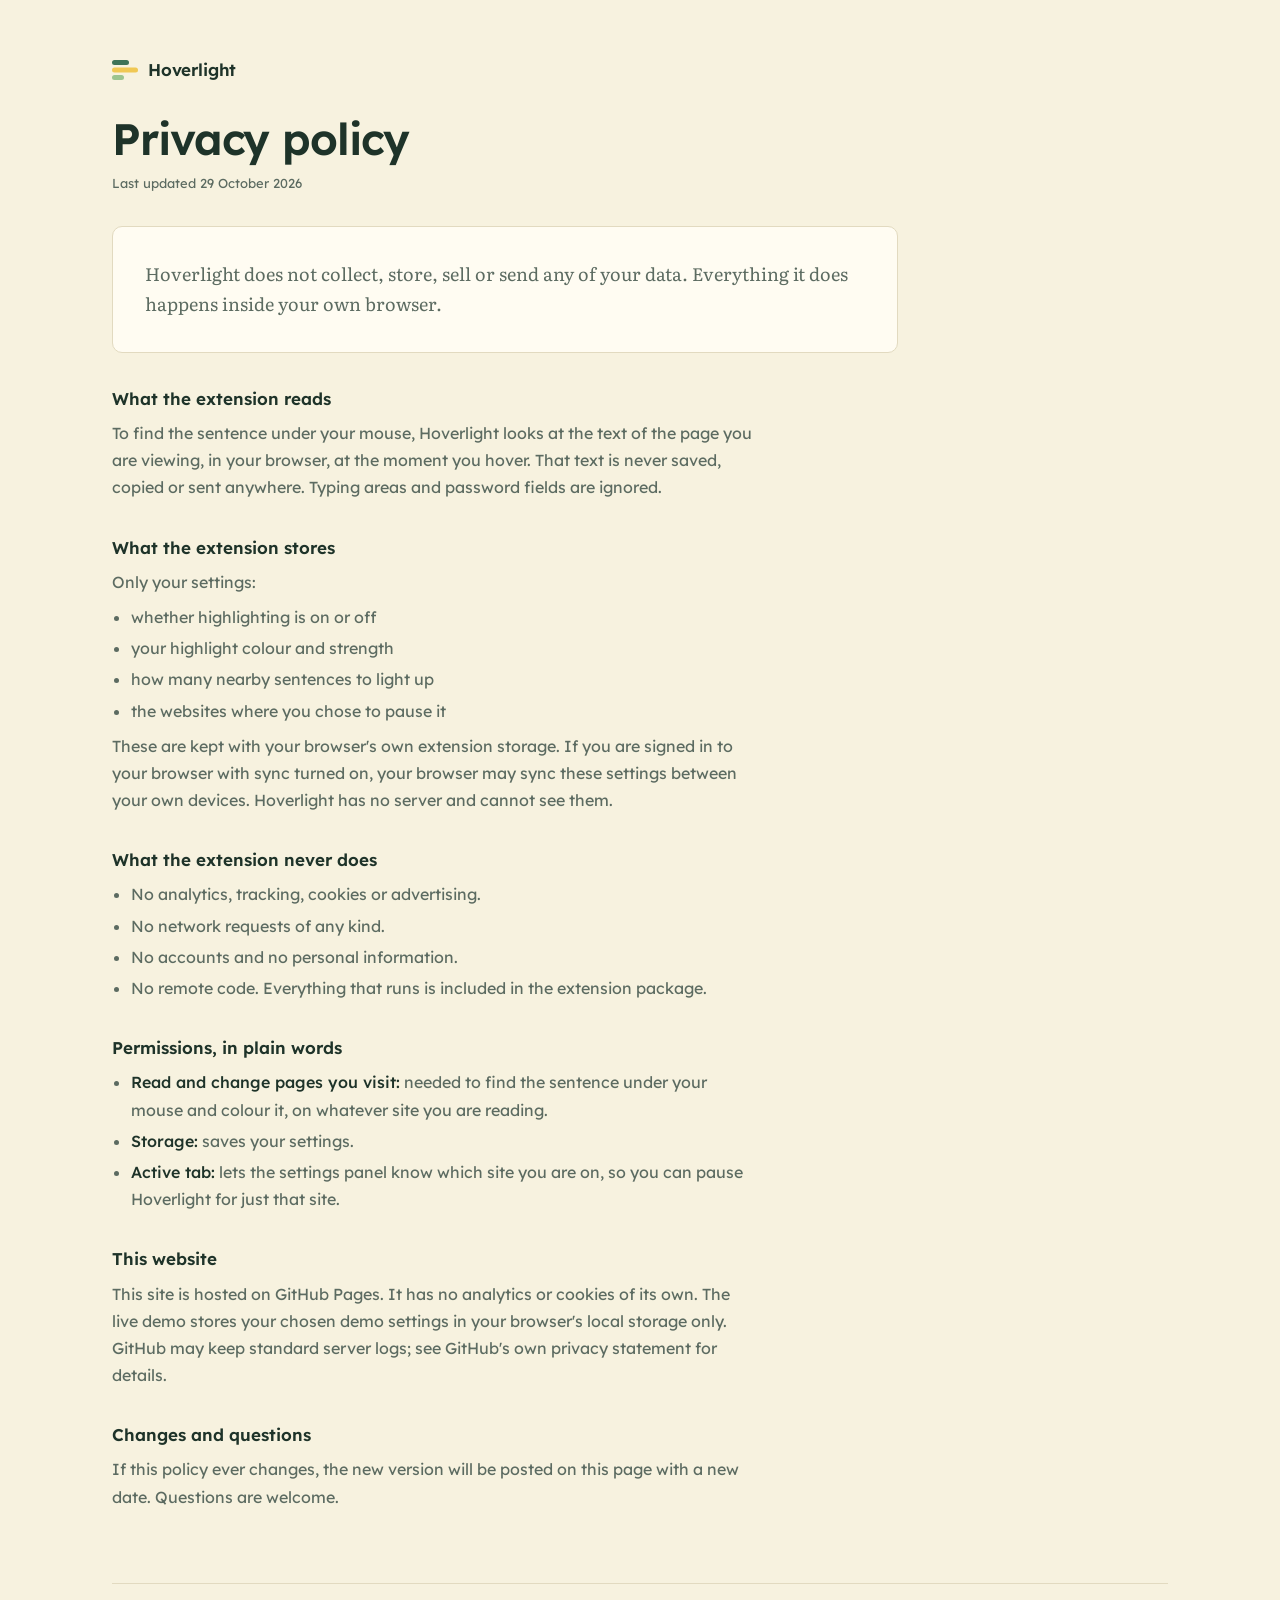
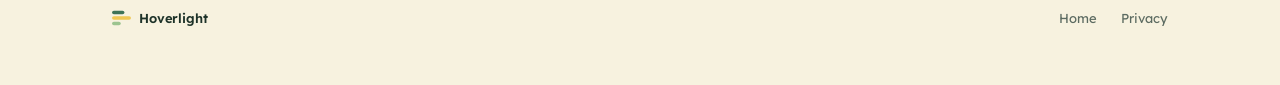
==== docs/privacy.html @ c3d4045f "Initial commit" ====
<!doctype html>
<html lang="en">
<head>
<meta charset="utf-8">
<meta name="viewport" content="width=device-width, initial-scale=1, viewport-fit=cover">
<meta name="theme-color" content="#f7f2df" media="(prefers-color-scheme: light)">
<meta name="theme-color" content="#111a15" media="(prefers-color-scheme: dark)">
<link rel="icon" href="data:image/svg+xml,%3Csvg xmlns='http://www.w3.org/2000/svg' viewBox='0 0 26 22'%3E%3Crect y='1' width='17' height='5' rx='2.5' fill='%233e7357'/%3E%3Crect y='8.5' width='26' height='5' rx='2.5' fill='%23f0c854'/%3E%3Crect y='16' width='12' height='5' rx='2.5' fill='%239cc48f'/%3E%3C/svg%3E">
<title>Hoverlight Privacy Policy</title>
<meta name="description" content="Hoverlight does not collect, store or send any personal data.">
<link rel="preconnect" href="https://fonts.googleapis.com">
<link rel="preconnect" href="https://fonts.gstatic.com" crossorigin>
<link rel="stylesheet" href="https://fonts.googleapis.com/css2?family=Lexend:wght@400;500;600&family=Literata:opsz,wght@7..72,400&display=swap">
<style>
/* Shared by every page of the site: palette, type scale, spacing scale, page frame,
   brand mark and footer. Layout: one 4-column grid; every block starts and ends on a
   column line; every card uses the same inner padding (--pad) and radius (--radius). */
:root {
  /* colour */
  --paper: #f7f2df;      /* pale butter page */
  --sheet: #fffcf2;      /* cards */
  --ink: #1e3329;        /* deep green-black text */
  --ink-soft: #5c6b61;
  --rule: #e2dac0;
  --green: #2f5b45;      /* accent: selected states, focus, links */
  --logo-1: #3e7357;
  --logo-2: #f0c854;
  --logo-3: #9cc48f;
  --strip: #f5d77a;      /* the reader's chosen highlight colour (set by script) */

  /* type */
  --font-ui: "Lexend", "Avenir Next", system-ui, sans-serif;
  --font-read: "Literata", "Iowan Old Style", Georgia, serif;
  --t-label: 0.6875rem;  /* 11px uppercase labels */
  --t-small: 0.8125rem;  /* 13px */
  --t-body: 1rem;
  --t-lede: 1.125rem;
  --t-h2: 1.375rem;
  --t-h1: clamp(2.25rem, 1.4rem + 3.2vw, 3.5rem);

  /* space: 8px steps */
  --s1: 8px; --s2: 16px; --s3: 24px; --s4: 32px; --s5: 48px; --s6: 72px;
  --pad: var(--s4);
  --radius: 10px;
  --col-gap: var(--s3);
}
@media (prefers-color-scheme: dark) {
  :root:not([data-theme="light"]) {
    --paper: #111a15; --sheet: #17221c; --ink: #ece6d4; --ink-soft: #a3ada4; --rule: #2a372f;
    --green: #8fc0a0; --logo-1: #6ea585; color-scheme: dark;
  }
}
:root[data-theme="dark"] {
  --paper: #111a15; --sheet: #17221c; --ink: #ece6d4; --ink-soft: #a3ada4; --rule: #2a372f;
  --green: #8fc0a0; --logo-1: #6ea585; color-scheme: dark;
}

* { box-sizing: border-box; }
body {
  background: var(--paper);
  color: var(--ink);
  font: 400 var(--t-body)/1.6 var(--font-ui);
}
.page {
  max-width: 1104px;
  margin: 0 auto;
  padding-left: max(var(--s3), env(safe-area-inset-left, 0px));
  padding-right: max(var(--s3), env(safe-area-inset-right, 0px));
}
.grid { display: grid; grid-template-columns: repeat(4, minmax(0, 1fr)); column-gap: var(--col-gap); }
.label {
  font-size: var(--t-label); font-weight: 600; letter-spacing: .1em; text-transform: uppercase;
  color: var(--ink-soft); line-height: 16px; margin: 0;
}
a { color: var(--green); text-underline-offset: 3px; text-decoration-thickness: 1px; }
:focus-visible { outline: 2px solid var(--green); outline-offset: 2px; }

.brand { grid-column: 1 / -1; display: flex; align-items: center; gap: 10px; font-weight: 600; font-size: 1.0625rem; letter-spacing: -0.01em; }
.brand svg { display: block; }

footer { border-top: 1px solid var(--rule); padding-block: var(--s3) var(--s5); align-items: center; font-size: var(--t-small); color: var(--ink-soft); }
footer .brand { grid-column: 1 / 3; font-size: var(--t-small); color: var(--ink); gap: var(--s1); }
footer nav { grid-column: 3 / -1; display: flex; justify-content: flex-end; flex-wrap: wrap; gap: var(--s3); }
footer nav a { color: var(--ink-soft); text-decoration: none; }
footer nav a:hover { color: var(--ink); text-decoration: underline; }


.top { padding-block: var(--s5) var(--s4); row-gap: var(--s3); }
.brand a { color: inherit; text-decoration: none; display: flex; align-items: center; gap: 10px; }
.policy { padding-bottom: var(--s6); }
.policy article { grid-column: 1 / 4; display: grid; gap: var(--s4); }
.policy h1 { margin: 0; font-size: clamp(2rem, 1.5rem + 2vw, 2.75rem); font-weight: 600; letter-spacing: -0.025em; line-height: 1.1; }
.policy .updated { margin: var(--s1) 0 0; color: var(--ink-soft); font-size: var(--t-small); }
.policy .summary {
  margin: 0; padding: var(--pad); border-radius: var(--radius); background: var(--sheet); border: 1px solid var(--rule);
  font-family: var(--font-read); font-size: 1.125rem; line-height: 1.7;
}
.policy section { display: grid; gap: var(--s1); max-width: 64ch; }
.policy h2 { margin: 0; font-size: 1.0625rem; font-weight: 600; }
.policy p, .policy li { margin: 0; color: var(--ink-soft); line-height: 1.7; }
.policy ul { margin: 0; padding-left: 1.2em; display: grid; gap: 4px; }
.policy strong { color: var(--ink); font-weight: 500; }

@media (max-width: 880px) {
  .grid { grid-template-columns: repeat(2, minmax(0, 1fr)); }
  .policy article, footer .brand, footer nav { grid-column: 1 / -1; }
  footer nav { justify-content: flex-start; }
  footer { row-gap: var(--s2); }
}
@media (max-width: 560px) {
  :root { --pad: var(--s3); }
  .page { padding-left: max(var(--s2), env(safe-area-inset-left, 0px)); padding-right: max(var(--s2), env(safe-area-inset-right, 0px)); }
}
</style>
</head>
<body>
<!-- logo: three highlighted lines of different lengths -->
<svg width="0" height="0" style="position:absolute" aria-hidden="true">
  <symbol id="logo" viewBox="0 0 26 22">
    <rect x="0" y="1"  width="17" height="5" rx="2.5" fill="var(--logo-1)"/>
    <rect x="0" y="8.5" width="26" height="5" rx="2.5" fill="var(--logo-2)"/>
    <rect x="0" y="16" width="12" height="5" rx="2.5" fill="var(--logo-3)"/>
  </symbol>
</svg>


<div class="page">
  <header class="top grid">
    <div class="brand"><a href="./"><svg width="26" height="22" aria-hidden="true"><use href="#logo"/></svg>Hoverlight</a></div>
  </header>

  <main class="policy grid">
    <article>
      <div>
        <h1>Privacy policy</h1>
        <p class="updated">Last updated 29 October 2026</p>
      </div>

      <p class="summary">Hoverlight does not collect, store, sell or send any of your data. Everything it does happens inside your own browser.</p>

      <section>
        <h2>What the extension reads</h2>
        <p>To find the sentence under your mouse, Hoverlight looks at the text of the page you are viewing, in your browser, at the moment you hover. That text is never saved, copied or sent anywhere. Typing areas and password fields are ignored.</p>
      </section>

      <section>
        <h2>What the extension stores</h2>
        <p>Only your settings:</p>
        <ul>
          <li>whether highlighting is on or off</li>
          <li>your highlight colour and strength</li>
          <li>how many nearby sentences to light up</li>
          <li>the websites where you chose to pause it</li>
        </ul>
        <p>These are kept with your browser's own extension storage. If you are signed in to your browser with sync turned on, your browser may sync these settings between your own devices. Hoverlight has no server and cannot see them.</p>
      </section>

      <section>
        <h2>What the extension never does</h2>
        <ul>
          <li>No analytics, tracking, cookies or advertising.</li>
          <li>No network requests of any kind.</li>
          <li>No accounts and no personal information.</li>
          <li>No remote code. Everything that runs is included in the extension package.</li>
        </ul>
      </section>

      <section>
        <h2>Permissions, in plain words</h2>
        <ul>
          <li><strong>Read and change pages you visit:</strong> needed to find the sentence under your mouse and colour it, on whatever site you are reading.</li>
          <li><strong>Storage:</strong> saves your settings.</li>
          <li><strong>Active tab:</strong> lets the settings panel know which site you are on, so you can pause Hoverlight for just that site.</li>
        </ul>
      </section>

      <section>
        <h2>This website</h2>
        <p>This site is hosted on GitHub Pages. It has no analytics or cookies of its own. The live demo stores your chosen demo settings in your browser's local storage only. GitHub may keep standard server logs; see GitHub's own privacy statement for details.</p>
      </section>

      <section>
        <h2>Changes and questions</h2>
        <p>If this policy ever changes, the new version will be posted on this page with a new date. Questions are welcome.</p>
      </section>
    </article>
  </main>

  <footer class="grid">
    <div class="brand"><svg width="19" height="16" aria-hidden="true"><use href="#logo"/></svg>Hoverlight</div>
    <nav aria-label="Footer"><a href="./">Home</a> <a href="privacy.html">Privacy</a></nav>
  </footer>
</div>
</body>
</html>
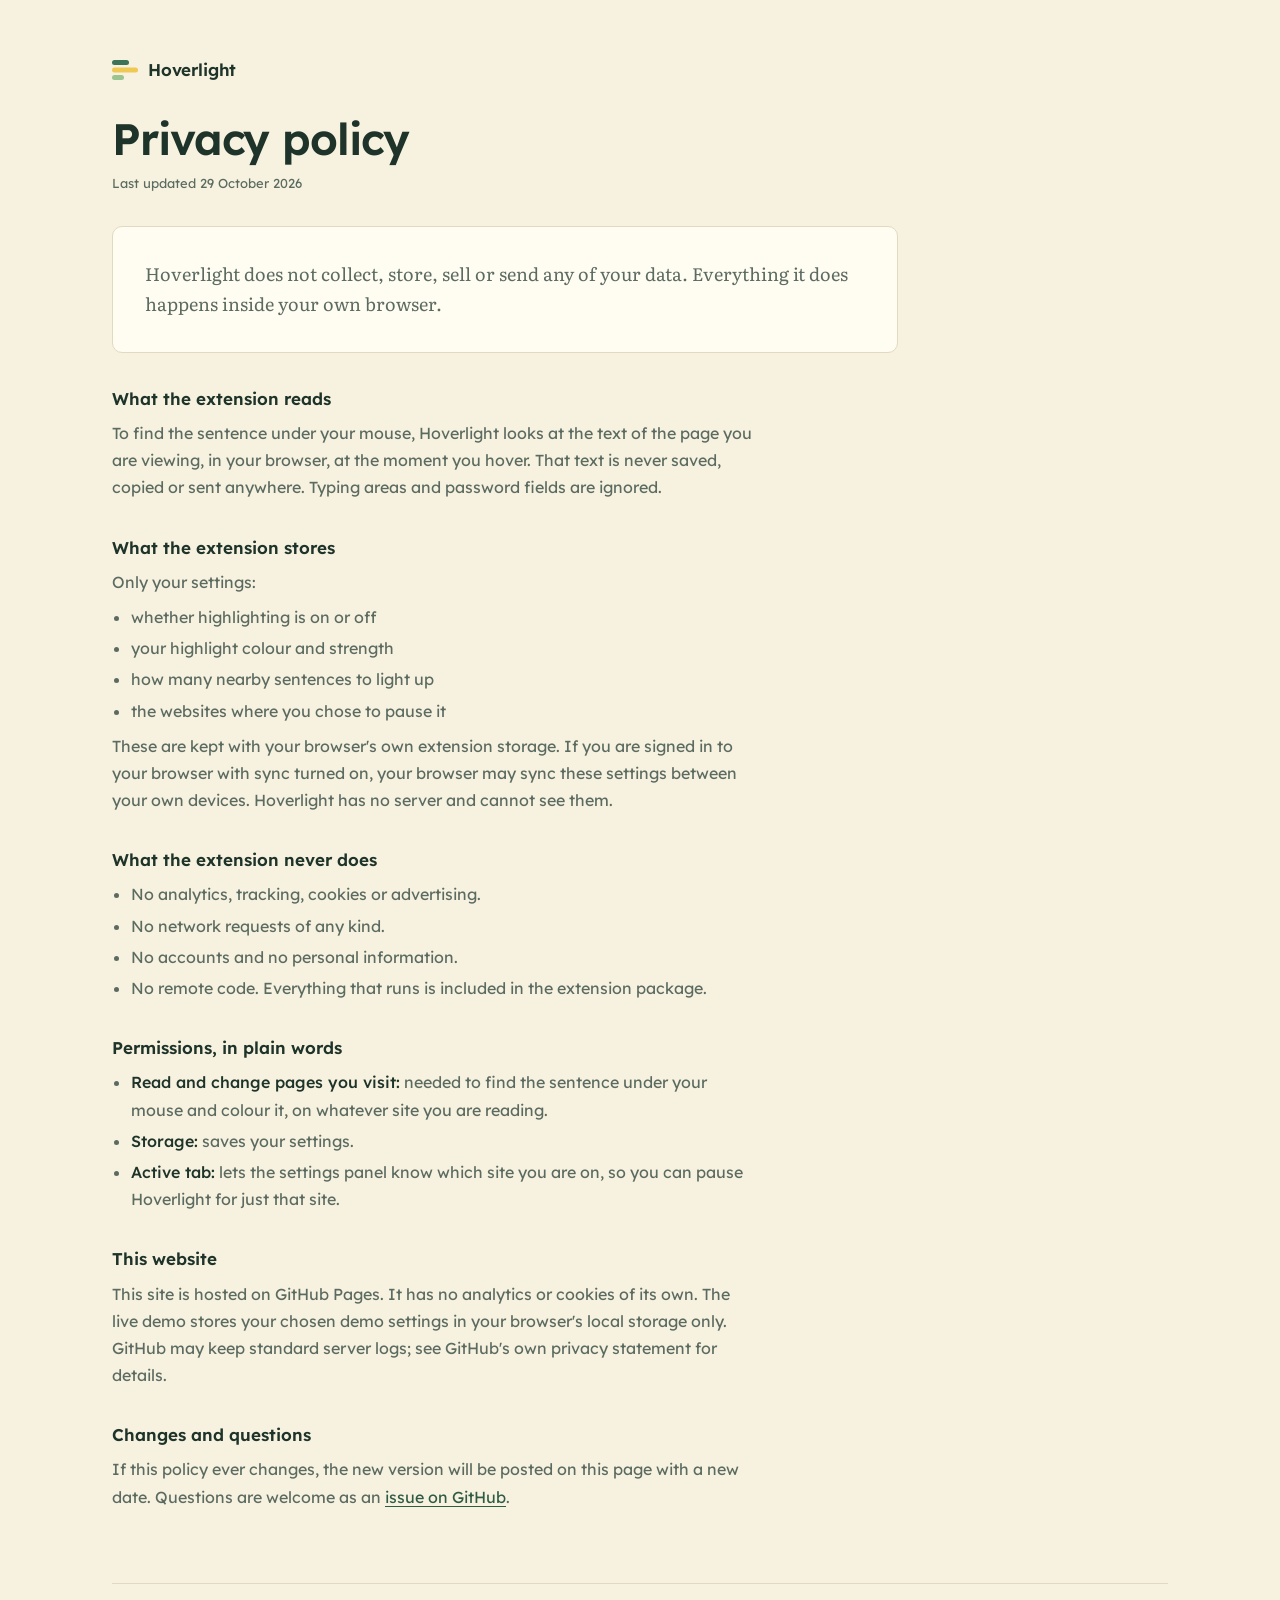
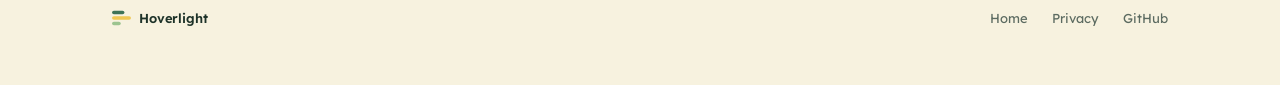
==== commit 975302fd: "Use correct GitHub username" ====
--- a/docs/privacy.html
+++ b/docs/privacy.html
@@ -181,14 +181,14 @@
 
       <section>
         <h2>Changes and questions</h2>
-        <p>If this policy ever changes, the new version will be posted on this page with a new date. Questions are welcome.</p>
+        <p>If this policy ever changes, the new version will be posted on this page with a new date. Questions are welcome as an <a href="https://github.com/cordi919/hoverlight/issues">issue on GitHub</a>.</p>
       </section>
     </article>
   </main>
 
   <footer class="grid">
     <div class="brand"><svg width="19" height="16" aria-hidden="true"><use href="#logo"/></svg>Hoverlight</div>
-    <nav aria-label="Footer"><a href="./">Home</a> <a href="privacy.html">Privacy</a></nav>
+    <nav aria-label="Footer"><a href="./">Home</a> <a href="privacy.html">Privacy</a> <a href="https://github.com/cordi919/hoverlight">GitHub</a></nav>
   </footer>
 </div>
 </body>
